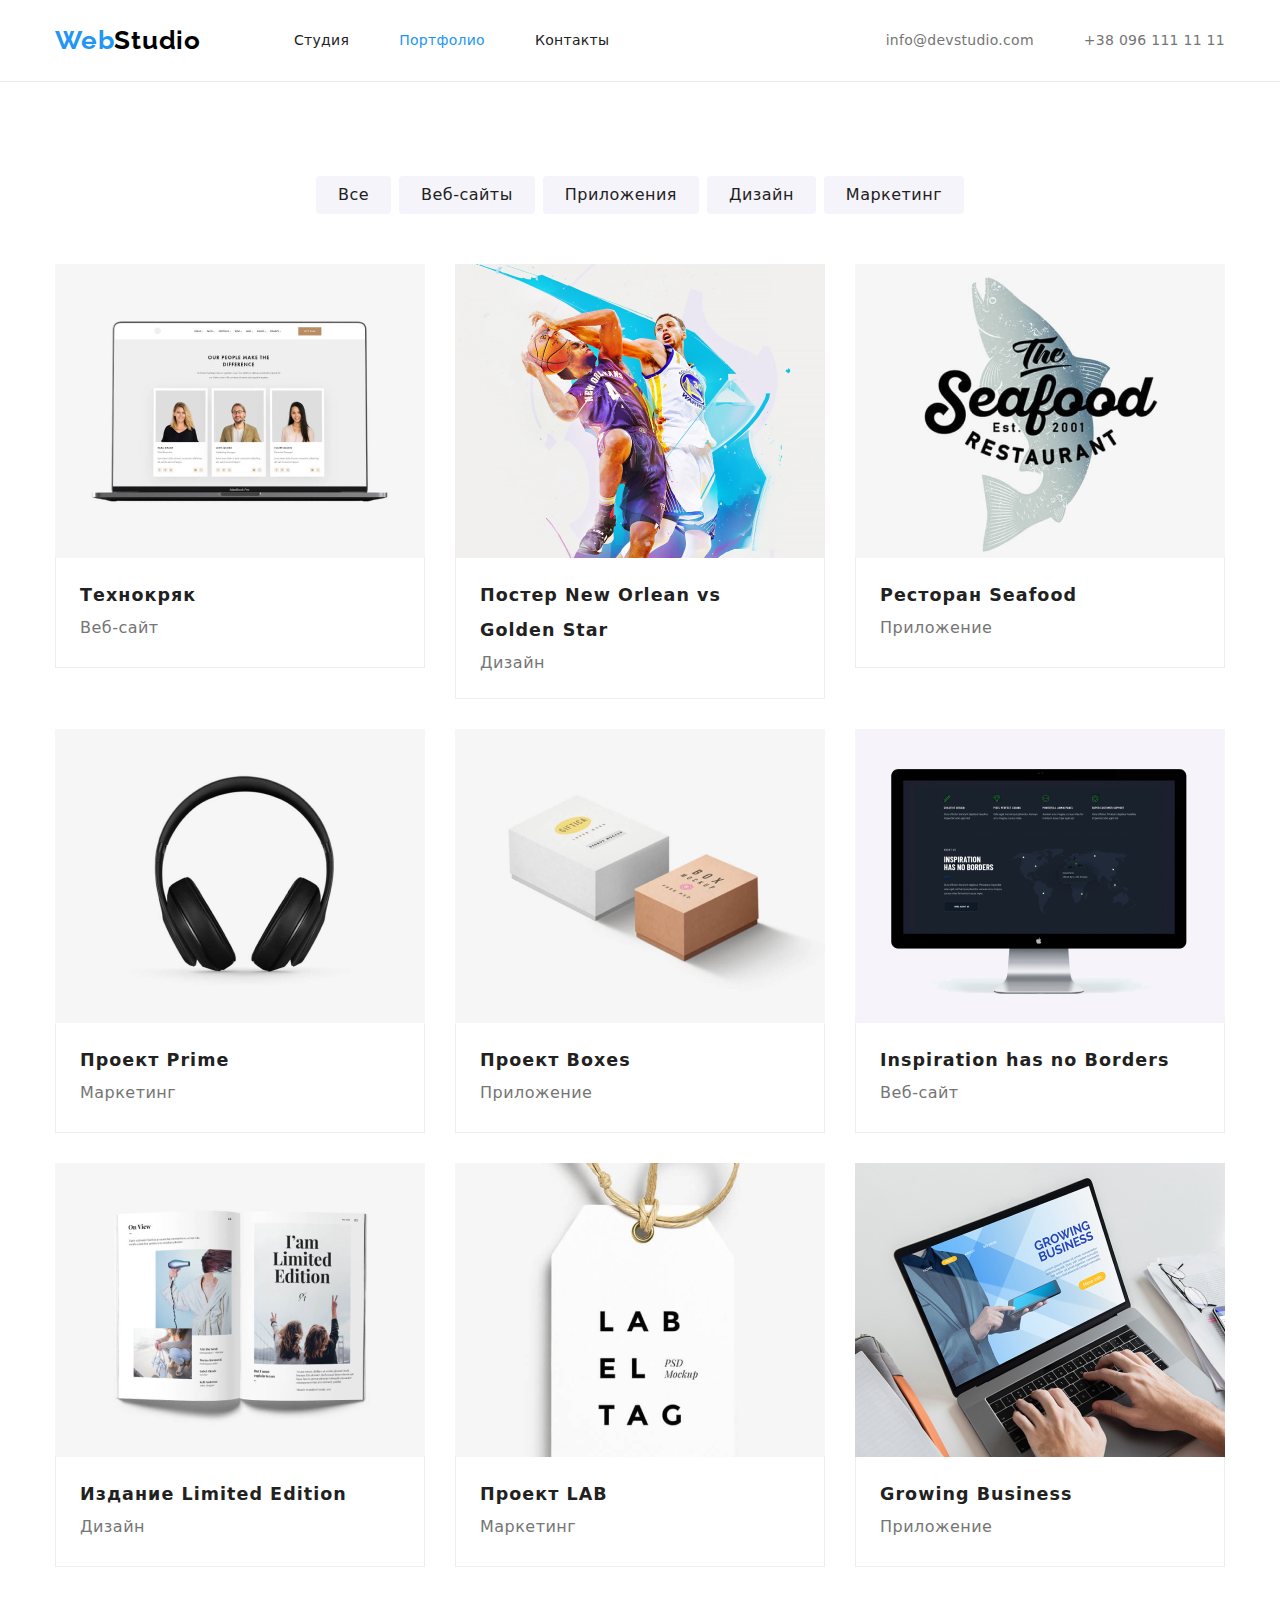
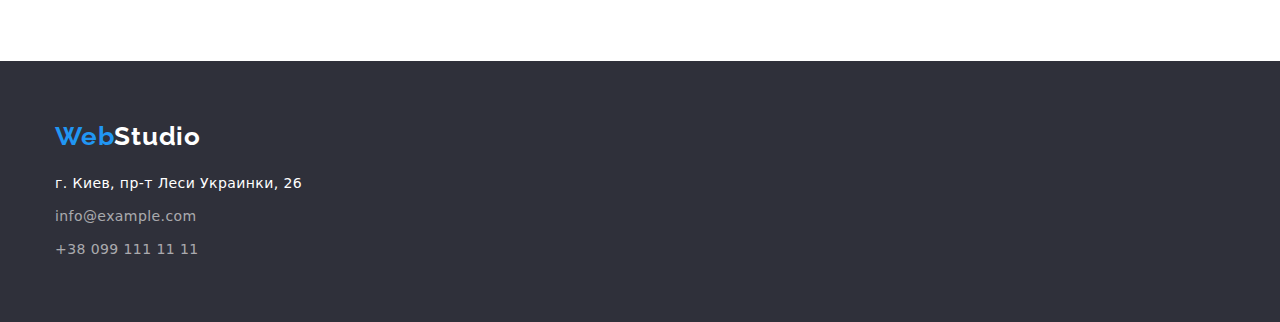
==== portfolio.html @ ea480266 "Добавляет файлы в репозиторий" ====
<!DOCTYPE html>
<html lang="ru">
<head>
    <meta charset="UTF-8">
    <meta name="viewport" content="width=device-width, initial-scale=1.0">
    <title>Портфолио</title>
    <link rel="stylesheet" href="https://cdnjs.cloudflare.com/ajax/libs/modern-normalize/1.0.0/modern-normalize.css">
    <link 
        href="https://fonts.googleapis.com/css2?family=Raleway:wght@700&family=Roboto:wght@400;500;700;900&display=swap" 
        rel="stylesheet">
    <link rel="stylesheet" href="./css/styles.css">
</head>
<body>
    <!--HEADER-->
    <header class="header">
        <div class="container">
            <nav class="navigation">
                <a class="logo link" href="./index.html" aria-label="WebStudio" lang="en">Web<span class="logo-web">Studio</span></a>
                <ul class="navigation-list list">
                    <li class="navigation-list-item">
                        <a class="navigation-list-link link" href="./index.html">Студия</a>
                    </li>
                    <li class="navigation-list-item">
                        <a class="navigation-list-link link active-page" href="./portfolio.html">Портфолио</a>
                    </li>
                    <li class="navigation-list-item">
                        <a class="navigation-list-link link" href="">Контакты</a>
                    </li>
                </ul>
            </nav>
            <ul class="contact-list list">
                <li class="contact-list-item">
                    <a class="contact-list-link link" href="mailto:info@devstudio.com">info@devstudio.com</a>  
                </li>
                <li class="contact-list-item">
                    <a class="contact-list-link link" href="tel:+380961111111">+38 096 111 11 11</a>
                </li>
            </ul>      
        </div>                       
    </header>
    <main>
        <!--PORTFOLIO-->
        <section class="projects"> 
            <div class="container">
                <h1 class="section-title" hidden>Список проектов </h1>
                <ul class="projects-filter-list list">
                    <li class="projects-filter-list-item">
                        <button class="projects-filter-list-button" type="button">Все</button>
                    </li>
                    <li class="projects-filter-list-item">
                        <button class="projects-filter-list-button" type="button">Веб-сайты</button>
                    </li>
                    <li class="projects-filter-list-item">
                        <button class="projects-filter-list-button" type="button">Приложения</button>
                    </li>
                    <li class="projects-filter-list-item">
                        <button class="projects-filter-list-button" type="button">Дизайн</button>
                    </li>
                    <li class="projects-filter-list-item">
                        <button class="projects-filter-list-button" type="button">Маркетинг</button>
                    </li>
                </ul>
                <ul class="projects-list list">
                    <li class="projects-list-item">
                        <a class="projects-list-link link" href="">
                            <img class="projects-list-image" src="./images/portfolio/project1.jpg" width="370" height="294" alt="изображение проекта технокряк на ноутбуке">
                            <div class="projects-card-content">
                                <h2 class="projects-list-title">Технокряк</h2>
                                <p class="projects-list-description">Веб-сайт</p>
                            </div>
                        </a>
                    </li>
                    <li class="projects-list-item">
                        <a class="projects-list-link link" href="">
                            <img class="projects-list-image" src="./images/portfolio/project2.jpg" width="370" height="294" alt="постер нью-орлеан и голден стар">
                            <div class="projects-card-content">
                                <h2 class="projects-list-title">Постер <span lang="en">New Orlean vs Golden Star</span></h2>
                                <p class="projects-list-description">Дизайн</p>
                            </div>
                        </a>
                    </li>
                    <li class="projects-list-item">
                        <a class="projects-list-link link" href="">
                            <img class="projects-list-image" src="./images/portfolio/project3.jpg" width="370" height="294" alt="эмблема ресторана сифуд ">
                            <div class="projects-card-content">
                                <h2 class="projects-list-title">Ресторан <span lang="en">Seafood</span></h2>
                                <p class="projects-list-description">Приложение</p>
                            </div>
                        </a>
                    </li>
                    <li class="projects-list-item">
                        <a class="projects-list-link link" href="">
                            <img class="projects-list-image" src="./images/portfolio/project4.jpg" width="370" height="294" alt="наушники">
                            <div class="projects-card-content">
                                <h2 class="projects-list-title">Проект <span lang="en">Prime</span></h2>
                                <p class="projects-list-description">Маркетинг</p>
                            </div>
                        </a>
                    </li>
                    <li class="projects-list-item">
                        <a class="projects-list-link link" href="">
                            <img class="projects-list-image" src="./images/portfolio/project5.jpg" width="370" height="294" alt="две коробочки">
                            <div class="projects-card-content">
                                <h2 class="projects-list-title">Проект <span lang="en">Boxes</span></h2>
                                <p class="projects-list-description">Приложение</p>
                            </div>
                        </a>
                    </li>
                    <li class="projects-list-item">
                        <a class="projects-list-link link" href="">
                            <img class="projects-list-image" src="./images/portfolio/project6.jpg" width="370" height="294" alt="веб-сайт инспирейшен хез ноу бордерс открытый в браузере на экране">
                            <div class="projects-card-content">
                                <h2 lang="en" class="projects-list-title">Inspiration has no Borders</h2>
                                <p class="projects-list-description">Веб-сайт</p>
                            </div>
                        </a>
                    </li>
                    <li class="projects-list-item">
                        <a class="projects-list-link link" href="">
                            <img class="projects-list-image" src="./images/portfolio/project7.jpg" width="370" height="294" alt="открытое издание лимитед едишн">
                            <div class="projects-card-content">
                                <h2 class="projects-list-title">Издание <span lang="en">Limited Edition</span></h2>
                                <p class="projects-list-description">Дизайн</p>
                            </div>
                        </a>
                    </li>
                    <li class="projects-list-item">
                        <a class="projects-list-link link" href="">
                            <img class="projects-list-image" src="./images/portfolio/project8.jpg" width="370" height="294" alt="бирка с названием проекта лаб">
                            <div class="projects-card-content">
                                <h2 class="projects-list-title">Проект <span lang="en">LAB</span></h2>
                                <p class="projects-list-description">Маркетинг</p>
                            </div>
                        </a>
                    </li>
                    <li class="projects-list-item">
                        <a class="projects-list-link link" href="">
                            <img class="projects-list-image" src="./images/portfolio/project9.jpg" width="370" height="294" alt="приложение гроуин бизнес открытое в браузере на ноутбуке пользователя">
                            <div class="projects-card-content">
                                <h2 lang="en" class="projects-list-title">Growing Business</h2>
                                <p class="projects-list-description">Приложение</p>
                            </div>
                        </a>
                    </li>
                </ul>
            </div>        
        </section>
    </main>
    <!--FOOTER-->
    <footer class="footer">
        <div class="container">
            <a class="logo link" href="./index.html" aria-label="WebStudio" lang="en">Web<span class="logo-web">Studio</span></a>
            <address class="address">
               <p class="address-line">
                    <a class="address-main link" href="https://goo.gl/maps/fexX8swV8cYwK8N79" target="blank">г. Киев, пр-т Леси Украинки, 26</a>
               </p> 
               <p class="address-line">
                    <a class="address-link link" href="mailto:info@example.com">info@example.com</a>
               </p>
               <p class="address-line">
                    <a class="address-link link" href="+380991111111">+38 099 111 11 11</a>
               </p>
            </address>
        </div>
    </footer>
</body>
</html>
---- css/styles.css ----
:root {
    --main-font: "Roboto", sans-serif;
    --logo-font: "Raleway", sans-serif;
    --title-dark-color: #212121;
    --title-light-color: #FFFFFF;
    --logo-dark-color: #000000; 
    --description-color: #757575;
    --accent-color: #2196F3;
    --background-dark-color: #2F303A;
    --background-light-color: #F5F4FA;
    --semitransparent-grey:  rgba(255, 255, 255, 0.6);
    --hero-button-shadow-color: rgba(0, 0, 0, 0.15);
    --filter-button-background: linear-gradient(180deg, #FFFFFF 0%, rgba(255, 255, 255, 0) 100%), #F5F4FA;
}

*,
*::before,
*::after {
    margin: 0;
    padding: 0;
}

.body {
    font-family: 'Roboto', sans-serif;
}

.list {
    list-style: none;
}

.link {
    text-decoration: none;
}

.address {
    font-style: normal;
}

img {
    display:block;
    max-width: 100%;
    height:auto;
}

.container {
    width: 1200px;
    padding: 0 15px;
    margin: 0 auto;
}

/*  ============ COMPONENTS  ============ */

.logo {
    display:block;
    font-family: var(--logo-font);
    font-style: normal;
    font-weight: 700;
    font-size: 26px;
    line-height: 1.192;
    letter-spacing: 0.03em;
    color: var(--accent-color);
}

.logo-web {
    color: var(--accent-color);
}

.section-title {
    margin-bottom: 50px;
    font-weight: 700;
    font-size: 36px;
    line-height: 1.167;
    text-align: center;
    letter-spacing: 0.03em;
    color: var(--title-dark-color);
}
/*  ============ END COMPONENTS  ============ */

/*  ============ HEADER  ============ */

.header {
    padding: 25px 0;
}

.header .container {
    display: flex;
    align-items: center;
}

.navigation {
    display:flex;
    align-items: center;
}

.header .logo {
    margin-right: 93px;
}

.header .logo-web {
    color: var(--logo-dark-color);
}

.navigation-list {
    display:flex;
}

.navigation-list-item:not(:last-child) {
    margin-right: 50px;
}

.navigation-list-link {
    font-weight: 500;
    font-size: 14px;
    line-height: 1.143;
    letter-spacing: 0.02em;
    color: var(--title-dark-color);
}

.contact-list {
    display:flex;
    margin-left: auto;
}

.contact-list-link {
    font-weight: 500;
    font-size: 14px;
    line-height: 1.143;
    letter-spacing: 0.02em;
    color: var(--description-color);
}

.contact-list-item:not(:last-child) {
    margin-right: 50px;
}

.navigation-list-link:hover,
.navigation-list-link:focus,
.contact-list-link:hover,
.contact-list-link:focus {
    color: var(--accent-color);
}

.active-page {
    color: var(--accent-color);
}

/*  ============ END HEADER  ============ */

/*  ============ FOOTER  ============ */

.footer {
    padding: 60px 0;
    min-width: 250px;
    background-color: var(--background-dark-color);
}


.footer .logo-web {
    color: var(--title-light-color);
}

.footer .logo {
    margin-bottom:20px;
}

.address-line:not(:last-child) {
    margin-bottom: 9px;
}

.address-main {
    font-weight: 400;
    font-size: 14px;
    line-height: 1.714;
    letter-spacing: 0.03em;
    color: var(--title-light-color);
}

.address-link {
    font-weight: 400;
    font-size: 14px;
    line-height: 1.714;
    letter-spacing: 0.03em;
    color: var(--semitransparent-grey)
}

.address-main:hover,
.address-main:focus,
.address-link:hover,
.address-link:focus {
    color: var(--accent-color)
}

/*  ============ END FOOTER  ============ */


/*-------STUDIO PAGE-------*/

/*  ============ HERO  ============ */

.hero .container {
    padding-top: 200px;
    padding-bottom: 200px;
}

.hero {
    background-color: var(--background-dark-color);
    min-height: 600px;
    text-align: center;
}

.hero-title {
    margin-bottom: 30px;
    min-width: 696px;
    height: 120px;
    font-weight: 900;
    font-size: 44px;
    line-height: 1.364;
    letter-spacing: 0.06em;
    text-transform: uppercase;
    color: var(--title-light-color);
}  
.hero-button {
    padding: 10px 32px;
    min-width: 200px;
    height: 50px;
    font-weight: 700;
    font-size: 16px;
    line-height: 1.875;
    letter-spacing: 0.06em;
    align-items: center;
    color: var(--title-light-color);
    background: var(--accent-color);
    box-shadow: 0px 4px 4px var(--hero-button-shadow-color);
    border-radius: 4px;
}
  /*  ============ END HERO  ============ */

  /*  ============ ADVANTAGES  ============ */

.advantages .container {
    padding-bottom: 94px;
    padding-top:94px;
}

.advantages-list {
    display: flex;
}

.advantages-list-item {
    width: 270px;
    height: 101px;
}

.advantages-list-item:not(:last-child) {
    margin-right: 30px;
}

.advantages-list-subtitle {
    margin-bottom: 10px;
    font-weight: 700;
    font-size: 14px;
    line-height: 1.143;
    letter-spacing: 0.03em;
    text-transform: uppercase;
    color: var(--title-dark-color);
}


.advantages-list-description{
    font-weight: 400;
    font-size: 14px;
    line-height: 1.714;
    letter-spacing: 0.03em;
    color: var(--description-color)
}
/*  ============ END ADVANTAGES  ============ */

/*  ============ SERVICES  ============ */

.services {
    padding-bottom: 94px;
}

.services-list {
    display:flex;
}

.services-list-item:not(:last-child) {
    margin-right:30px;
}

/*  ============ END SERVICES  ============ */

/*  ============ TEAM  ============ */

.team {
    background: var(--background-light-color);
    padding-bottom: 94px;
    padding-top: 94px;
}

.team-list {
    display:flex;
}

.team-list-item:not(:last-child) {
    margin-right: 30px;
}

.team-list-item {
    width: 270px;
    background-color: var(--title-light-color);
    box-shadow: 0px 1px 3px rgba(0, 0, 0, 0.12), 0px 1px 1px rgba(0, 0, 0, 0.14), 0px 2px 1px rgba(0, 0, 0, 0.2);
    border-radius: 0px 0px 4px 4px;
}

.team-list-content {
    padding-bottom: 30px;
    padding-top:30px;
    text-align: center;
}


.team-list-subtitle {
    margin-bottom: 10px;
    font-weight: 500;
    font-size: 16px;
    line-height: 1.188;
    text-align: center;
    letter-spacing: 0.03em;
    color: var(--title-dark-color);
}
.team-list-description {
    font-weight: 400;
    font-size: 16px;
    line-height: 1.188;
    text-align: center;
    letter-spacing: 0.03em;
    color: var(--description-color)
}
/*  ============ END TEAM  ============ */

/*-------END STUDIO PAGE-------*/



/*-------PORTFOLIO PAGE-------*/

/*  ============ PROJECTS  ============ */

.projects {
    padding-top: 94px;
    padding-bottom:94px;
    border-top: 1px solid #ECECEC;
}

.projects-filter-list {
    display: flex;
    justify-content: center;
    padding-bottom: 50px;
}

.projects-filter-list-item:not(:last-child) {
    margin-right: 8px;    
}

.projects-filter-list-button {
    align-content: center;
    padding: 6px 22px;
    min-width: 73px;
    height: 38px;
    font-weight: 500;
    font-size: 16px;
    line-height: 1.625;
    text-align: center;
    letter-spacing: 0.03em;
    color: var(--title-dark-color);
    background: #F5F4FA;
    border-radius: 4px;
    border:none;
}

.projects-filter-list-button:hover,
.projects-filter-list-button:focus {
    color: var(--title-light-color);
    background: var(--accent-color)
}

.projects-list {
    display: flex;
    flex-wrap: wrap;
}

.projects-list-item {
    margin-right: 30px;
    margin-bottom: 30px;
}

.projects-list-item:nth-child(3n) {
    margin-right: 0;
}

.projects-list-item:nth-last-child(-n + 3) {
    margin-bottom: 0;
}

.projects-list-link {
    display: block;
}


.projects-card-content {
    width: 370px;
    min-height: 110px;
    padding: 20px 24px;
    border-bottom: 1px solid #EEEEEE;
    border-left: 1px solid #EEEEEE;
    border-right: 1px solid #EEEEEE;
}

.projects-list-title {
    font-weight: 700;
    font-size: 17.5px;
    line-height: 2;
    letter-spacing: 0.06em;
    color: var(--title-dark-color);
}

.projects-list-description {
    font-weight: 400;
    font-size: 16px;
    line-height: 1.875;
    letter-spacing: 0.03em;
    color: var(--description-color)
}
/*  ============ END PROJECTS  ============ */

/*-------END PORTFOLIO PAGE-------*/
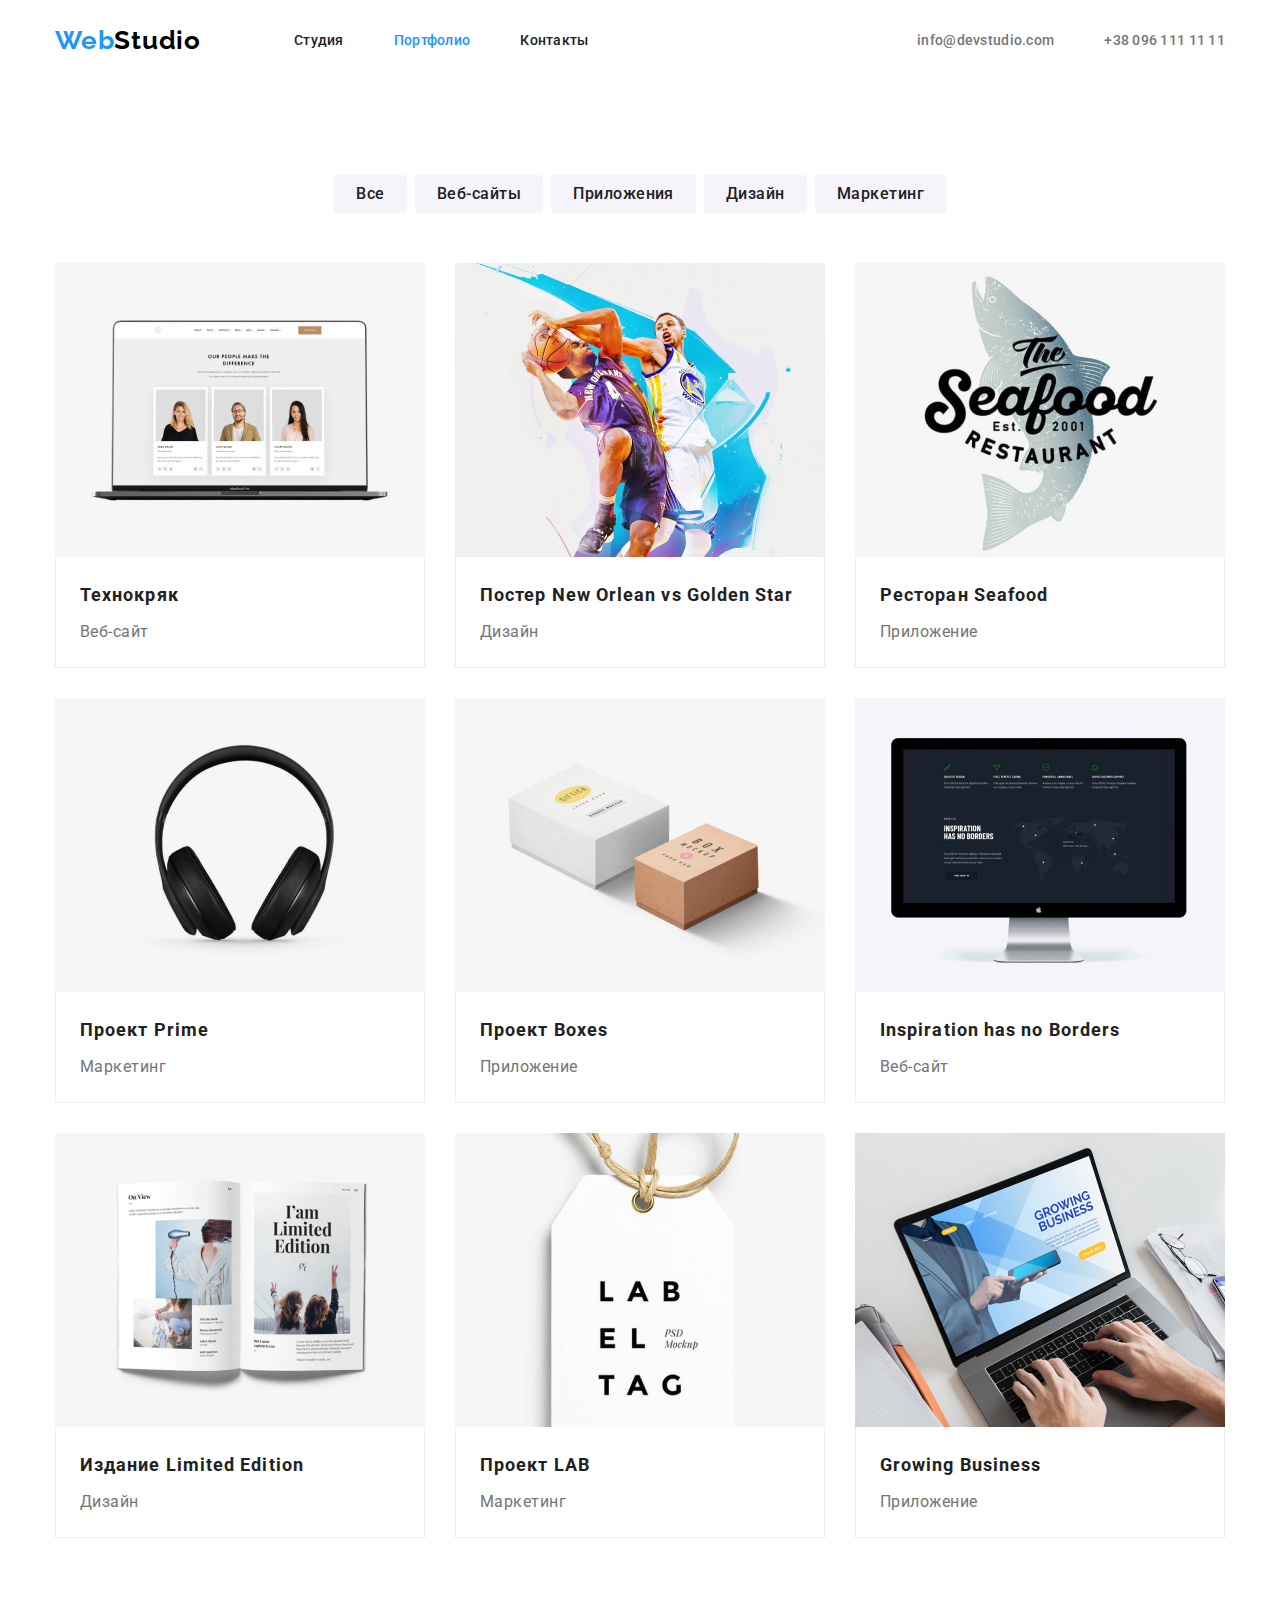
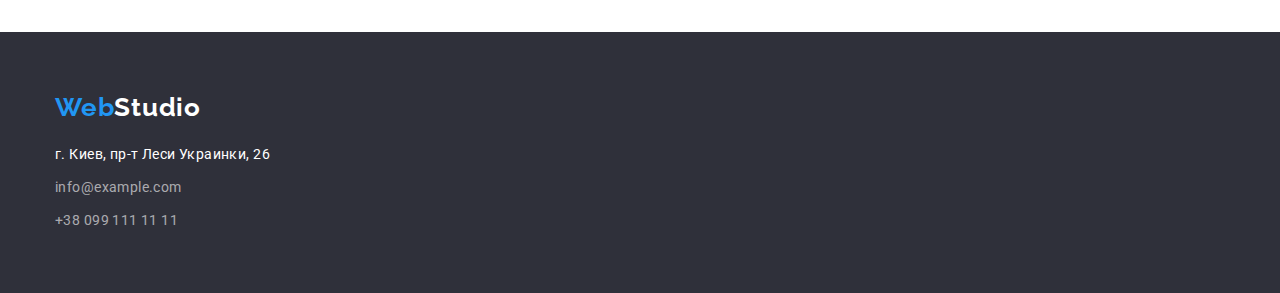
==== commit 2a529723: "Вносит финальные правки в стили позиционирования для страниц Студи и Портфолио" ====
--- a/portfolio.html
+++ b/portfolio.html
@@ -15,7 +15,7 @@
     <header class="header">
         <div class="container">
             <nav class="navigation">
-                <a class="logo link" href="./index.html" aria-label="WebStudio" lang="en">Web<span class="logo-web">Studio</span></a>
+                <a class="logo link" href="./index.html" aria-label="WebStudio" lang="en">Web<span class="logo-reverse">Studio</span></a>
                 <ul class="navigation-list list">
                     <li class="navigation-list-item">
                         <a class="navigation-list-link link" href="./index.html">Студия</a>
@@ -149,7 +149,7 @@
     <!--FOOTER-->
     <footer class="footer">
         <div class="container">
-            <a class="logo link" href="./index.html" aria-label="WebStudio" lang="en">Web<span class="logo-web">Studio</span></a>
+            <a class="logo link" href="./index.html" aria-label="WebStudio" lang="en">Web<span class="logo-reverse">Studio</span></a>
             <address class="address">
                <p class="address-line">
                     <a class="address-main link" href="https://goo.gl/maps/fexX8swV8cYwK8N79" target="blank">г. Киев, пр-т Леси Украинки, 26</a>
--- a/css/styles.css
+++ b/css/styles.css
@@ -8,9 +8,9 @@
     --accent-color: #2196F3;
     --background-dark-color: #2F303A;
     --background-light-color: #F5F4FA;
-    --semitransparent-grey:  rgba(255, 255, 255, 0.6);
-    --hero-button-shadow-color: rgba(0, 0, 0, 0.15);
-    --filter-button-background: linear-gradient(180deg, #FFFFFF 0%, rgba(255, 255, 255, 0) 100%), #F5F4FA;
+    --semitransparent-address-color:  rgba(255, 255, 255, 0.6);
+    --section-border-color: solid #ECECEC;
+    --card-border-color: solid #EEEEEE;
 }
 
 *,
@@ -20,7 +20,7 @@
     padding: 0;
 }
 
-.body {
+body {
     font-family: 'Roboto', sans-serif;
 }
 
@@ -48,7 +48,7 @@
     margin: 0 auto;
 }
 
-/*  ============ COMPONENTS  ============ */
+/*  ============ COMPONENTS ============ */
 
 .logo {
     display:block;
@@ -61,10 +61,6 @@
     color: var(--accent-color);
 }
 
-.logo-web {
-    color: var(--accent-color);
-}
-
 .section-title {
     margin-bottom: 50px;
     font-weight: 700;
@@ -74,9 +70,9 @@
     letter-spacing: 0.03em;
     color: var(--title-dark-color);
 }
-/*  ============ END COMPONENTS  ============ */
-
-/*  ============ HEADER  ============ */
+/*  ============ END COMPONENTS ============ */
+
+/*  ============ HEADER ============ */
 
 .header {
     padding: 25px 0;
@@ -96,7 +92,7 @@
     margin-right: 93px;
 }
 
-.header .logo-web {
+.header .logo-reverse {
     color: var(--logo-dark-color);
 }
 
@@ -144,9 +140,9 @@
     color: var(--accent-color);
 }
 
-/*  ============ END HEADER  ============ */
-
-/*  ============ FOOTER  ============ */
+/*  ============ END HEADER ============ */
+
+/*  ============ FOOTER ============ */
 
 .footer {
     padding: 60px 0;
@@ -154,8 +150,7 @@
     background-color: var(--background-dark-color);
 }
 
-
-.footer .logo-web {
+.footer .logo-reverse {
     color: var(--title-light-color);
 }
 
@@ -180,32 +175,28 @@
     font-size: 14px;
     line-height: 1.714;
     letter-spacing: 0.03em;
-    color: var(--semitransparent-grey)
+    color: var(--semitransparent-address-color);
 }
 
 .address-main:hover,
 .address-main:focus,
 .address-link:hover,
 .address-link:focus {
-    color: var(--accent-color)
-}
-
-/*  ============ END FOOTER  ============ */
+    color: var(--accent-color);
+}
+
+/*  ============ END FOOTER ============ */
 
 
 /*-------STUDIO PAGE-------*/
 
-/*  ============ HERO  ============ */
-
-.hero .container {
-    padding-top: 200px;
-    padding-bottom: 200px;
-}
+/*  ============ HERO ============ */
 
 .hero {
-    background-color: var(--background-dark-color);
+    padding: 200px 0;
     min-height: 600px;
     text-align: center;
+    background-color: var(--background-dark-color);
 }
 
 .hero-title {
@@ -220,6 +211,7 @@
     color: var(--title-light-color);
 }  
 .hero-button {
+    display: inline-block;
     padding: 10px 32px;
     min-width: 200px;
     height: 50px;
@@ -230,16 +222,16 @@
     align-items: center;
     color: var(--title-light-color);
     background: var(--accent-color);
-    box-shadow: 0px 4px 4px var(--hero-button-shadow-color);
+    box-shadow: 0px 4px 4px rgba(0, 0, 0, 0.25), 0px 4px 4px rgba(0, 0, 0, 0.25);
+    border: none;
     border-radius: 4px;
 }
   /*  ============ END HERO  ============ */
 
   /*  ============ ADVANTAGES  ============ */
 
-.advantages .container {
-    padding-bottom: 94px;
-    padding-top:94px;
+.advantages {
+    padding: 94px 0;
 }
 
 .advantages-list {
@@ -248,7 +240,6 @@
 
 .advantages-list-item {
     width: 270px;
-    height: 101px;
 }
 
 .advantages-list-item:not(:last-child) {
@@ -265,38 +256,37 @@
     color: var(--title-dark-color);
 }
 
-
 .advantages-list-description{
     font-weight: 400;
     font-size: 14px;
     line-height: 1.714;
     letter-spacing: 0.03em;
-    color: var(--description-color)
-}
-/*  ============ END ADVANTAGES  ============ */
-
-/*  ============ SERVICES  ============ */
+    color: var(--description-color);
+}
+
+/*  ============ END ADVANTAGES ============ */
+
+/*  ============ SERVICES ============ */
 
 .services {
     padding-bottom: 94px;
 }
 
 .services-list {
-    display:flex;
+    display: flex;
 }
 
 .services-list-item:not(:last-child) {
-    margin-right:30px;
-}
-
-/*  ============ END SERVICES  ============ */
-
-/*  ============ TEAM  ============ */
+    margin-right: 30px;
+}
+
+/*  ============ END SERVICES ============ */
+
+/*  ============ TEAM ============ */
 
 .team {
-    background: var(--background-light-color);
-    padding-bottom: 94px;
-    padding-top: 94px;
+    padding: 94px 0;
+    background: var(--background-light-color);    
 }
 
 .team-list {
@@ -315,18 +305,15 @@
 }
 
 .team-list-content {
-    padding-bottom: 30px;
-    padding-top:30px;
+    padding: 30px 0;
     text-align: center;
 }
-
 
 .team-list-subtitle {
     margin-bottom: 10px;
     font-weight: 500;
     font-size: 16px;
     line-height: 1.188;
-    text-align: center;
     letter-spacing: 0.03em;
     color: var(--title-dark-color);
 }
@@ -334,11 +321,10 @@
     font-weight: 400;
     font-size: 16px;
     line-height: 1.188;
-    text-align: center;
-    letter-spacing: 0.03em;
-    color: var(--description-color)
-}
-/*  ============ END TEAM  ============ */
+    letter-spacing: 0.03em;
+    color: var(--description-color);
+}
+/*  ============ END TEAM ============ */
 
 /*-------END STUDIO PAGE-------*/
 
@@ -346,12 +332,11 @@
 
 /*-------PORTFOLIO PAGE-------*/
 
-/*  ============ PROJECTS  ============ */
+/*  ============ PROJECTS ============ */
 
 .projects {
-    padding-top: 94px;
-    padding-bottom:94px;
-    border-top: 1px solid #ECECEC;
+    padding: 94px 0;
+    border-top: 1px var(--border-color);
 }
 
 .projects-filter-list {
@@ -365,7 +350,6 @@
 }
 
 .projects-filter-list-button {
-    align-content: center;
     padding: 6px 22px;
     min-width: 73px;
     height: 38px;
@@ -375,7 +359,7 @@
     text-align: center;
     letter-spacing: 0.03em;
     color: var(--title-dark-color);
-    background: #F5F4FA;
+    background-color: var(--background-light-color);
     border-radius: 4px;
     border:none;
 }
@@ -383,7 +367,8 @@
 .projects-filter-list-button:hover,
 .projects-filter-list-button:focus {
     color: var(--title-light-color);
-    background: var(--accent-color)
+    background: var(--accent-color);
+    box-shadow: 0px 3px 1px rgba(0, 0, 0, 0.1), 0px 1px 2px rgba(0, 0, 0, 0.08), 0px 2px 2px rgba(0, 0, 0, 0.12);
 }
 
 .projects-list {
@@ -394,6 +379,7 @@
 .projects-list-item {
     margin-right: 30px;
     margin-bottom: 30px;
+    width: 370px;
 }
 
 .projects-list-item:nth-child(3n) {
@@ -408,19 +394,17 @@
     display: block;
 }
 
-
 .projects-card-content {
-    width: 370px;
-    min-height: 110px;
     padding: 20px 24px;
-    border-bottom: 1px solid #EEEEEE;
-    border-left: 1px solid #EEEEEE;
-    border-right: 1px solid #EEEEEE;
+    border-bottom: 1px var(--card-border-color);
+    border-left: 1px var(--card-border-color);
+    border-right: 1px var(--card-border-color);
 }
 
 .projects-list-title {
+    margin-bottom: 4px;
     font-weight: 700;
-    font-size: 17.5px;
+    font-size: 18px;
     line-height: 2;
     letter-spacing: 0.06em;
     color: var(--title-dark-color);
@@ -431,9 +415,9 @@
     font-size: 16px;
     line-height: 1.875;
     letter-spacing: 0.03em;
-    color: var(--description-color)
-}
-/*  ============ END PROJECTS  ============ */
+    color: var(--description-color);
+}
+/*  ============ END PROJECTS ============ */
 
 /*-------END PORTFOLIO PAGE-------*/
 
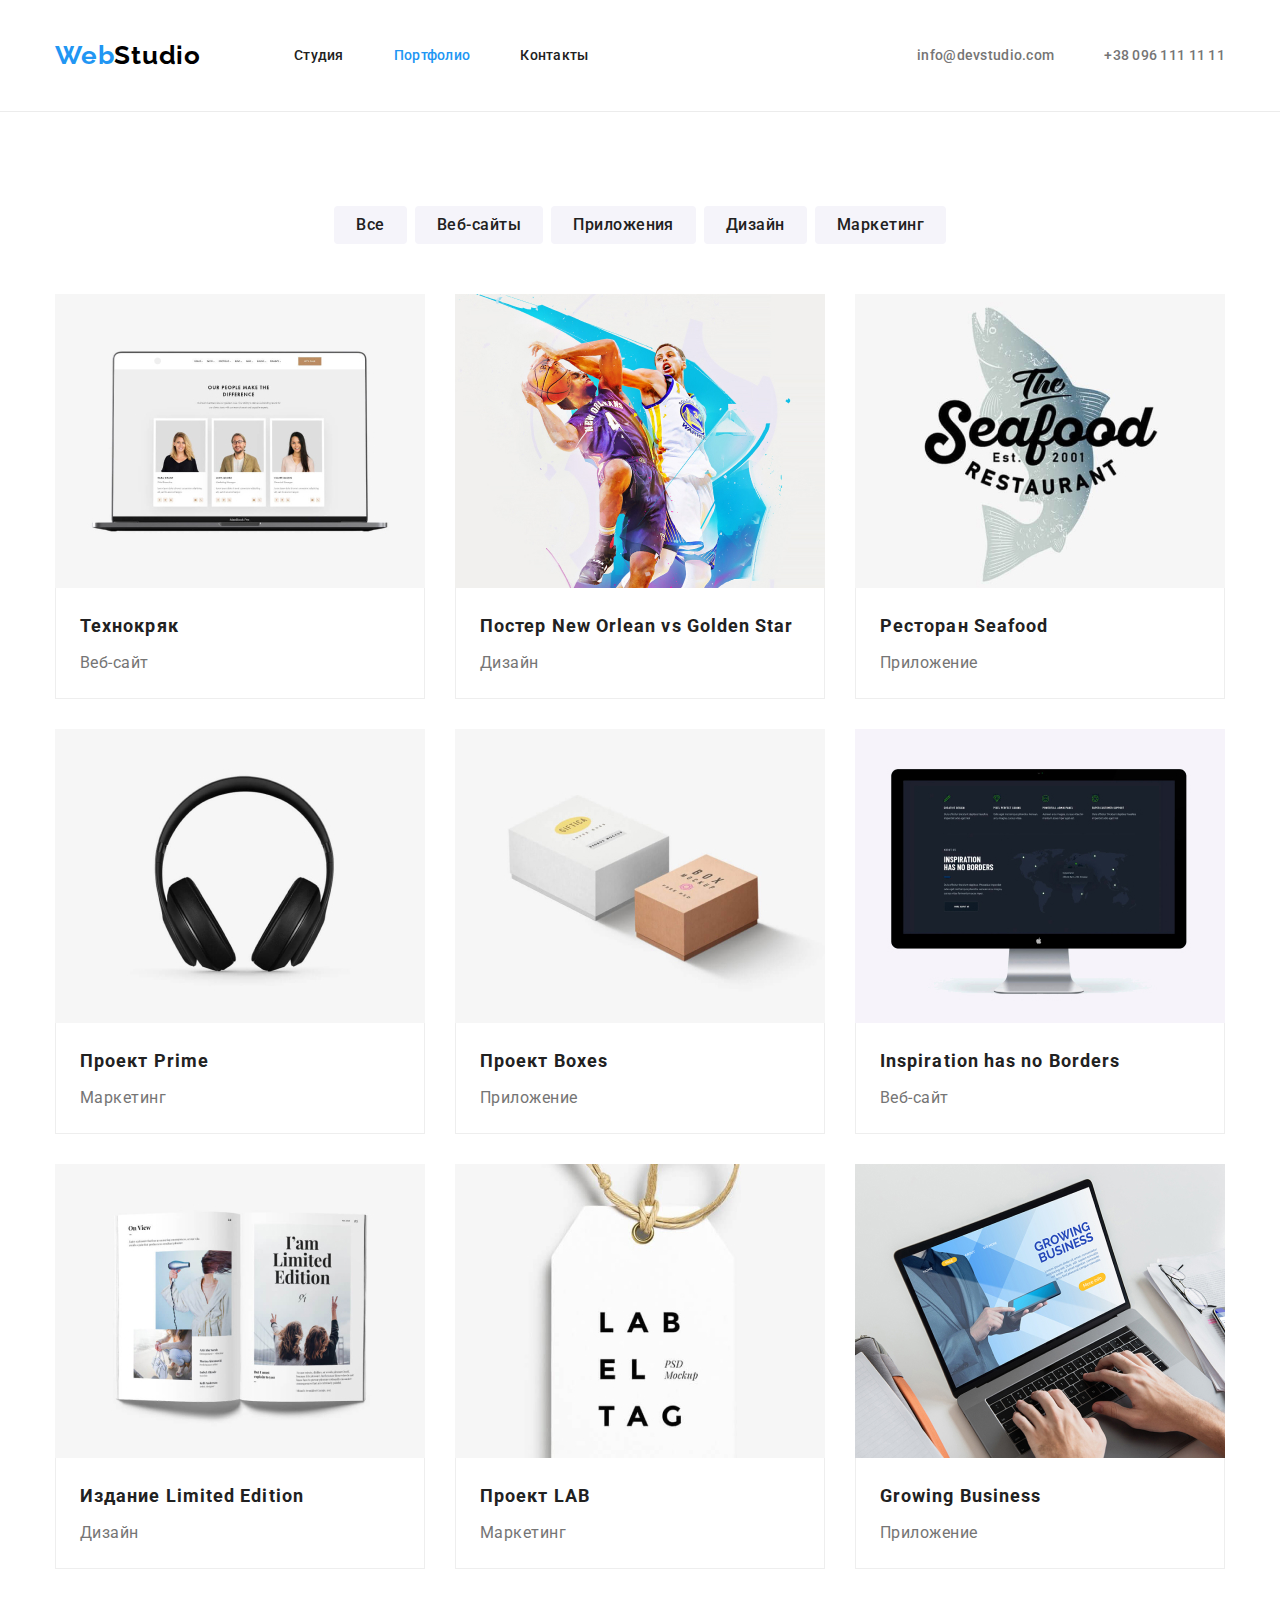
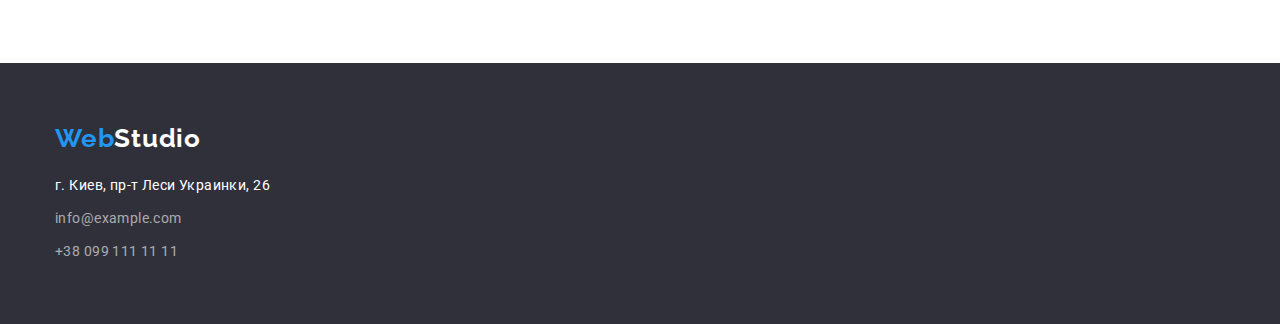
==== commit 6a78f5b5: "Вносит последние правки" ====
--- a/portfolio.html
+++ b/portfolio.html
@@ -151,15 +151,9 @@
         <div class="container">
             <a class="logo link" href="./index.html" aria-label="WebStudio" lang="en">Web<span class="logo-reverse">Studio</span></a>
             <address class="address">
-               <p class="address-line">
-                    <a class="address-main link" href="https://goo.gl/maps/fexX8swV8cYwK8N79" target="blank">г. Киев, пр-т Леси Украинки, 26</a>
-               </p> 
-               <p class="address-line">
-                    <a class="address-link link" href="mailto:info@example.com">info@example.com</a>
-               </p>
-               <p class="address-line">
-                    <a class="address-link link" href="+380991111111">+38 099 111 11 11</a>
-               </p>
+                <a class="address-main link" href="https://goo.gl/maps/fexX8swV8cYwK8N79" target="blank">г. Киев, пр-т Леси Украинки, 26</a>
+                <a class="address-link link" href="mailto:info@example.com">info@example.com</a>
+                <a class="address-link link" href="+380991111111">+38 099 111 11 11</a>
             </address>
         </div>
     </footer>
--- a/css/styles.css
+++ b/css/styles.css
@@ -88,6 +88,11 @@
     align-items: center;
 }
 
+.header a {
+    display:block;
+    padding: 15px 0;
+}
+
 .header .logo {
     margin-right: 93px;
 }
@@ -146,7 +151,7 @@
 
 .footer {
     padding: 60px 0;
-    min-width: 250px;
+    min-height: 252px;
     background-color: var(--background-dark-color);
 }
 
@@ -158,7 +163,15 @@
     margin-bottom:20px;
 }
 
-.address-line:not(:last-child) {
+.address > a {
+    display:block;
+}
+
+.address > a:not(:last-child) {
+    margin-bottom: 9px;
+}
+
+.address-main {
     margin-bottom: 9px;
 }
 
@@ -214,12 +227,10 @@
     display: inline-block;
     padding: 10px 32px;
     min-width: 200px;
-    height: 50px;
     font-weight: 700;
     font-size: 16px;
     line-height: 1.875;
     letter-spacing: 0.06em;
-    align-items: center;
     color: var(--title-light-color);
     background: var(--accent-color);
     box-shadow: 0px 4px 4px rgba(0, 0, 0, 0.25), 0px 4px 4px rgba(0, 0, 0, 0.25);
@@ -305,7 +316,7 @@
 }
 
 .team-list-content {
-    padding: 30px 0;
+    padding: 30px 20px;
     text-align: center;
 }
 
@@ -336,13 +347,13 @@
 
 .projects {
     padding: 94px 0;
-    border-top: 1px var(--border-color);
+    border-top: 1px var(--section-border-color);
 }
 
 .projects-filter-list {
     display: flex;
     justify-content: center;
-    padding-bottom: 50px;
+    margin-bottom: 50px;
 }
 
 .projects-filter-list-item:not(:last-child) {
